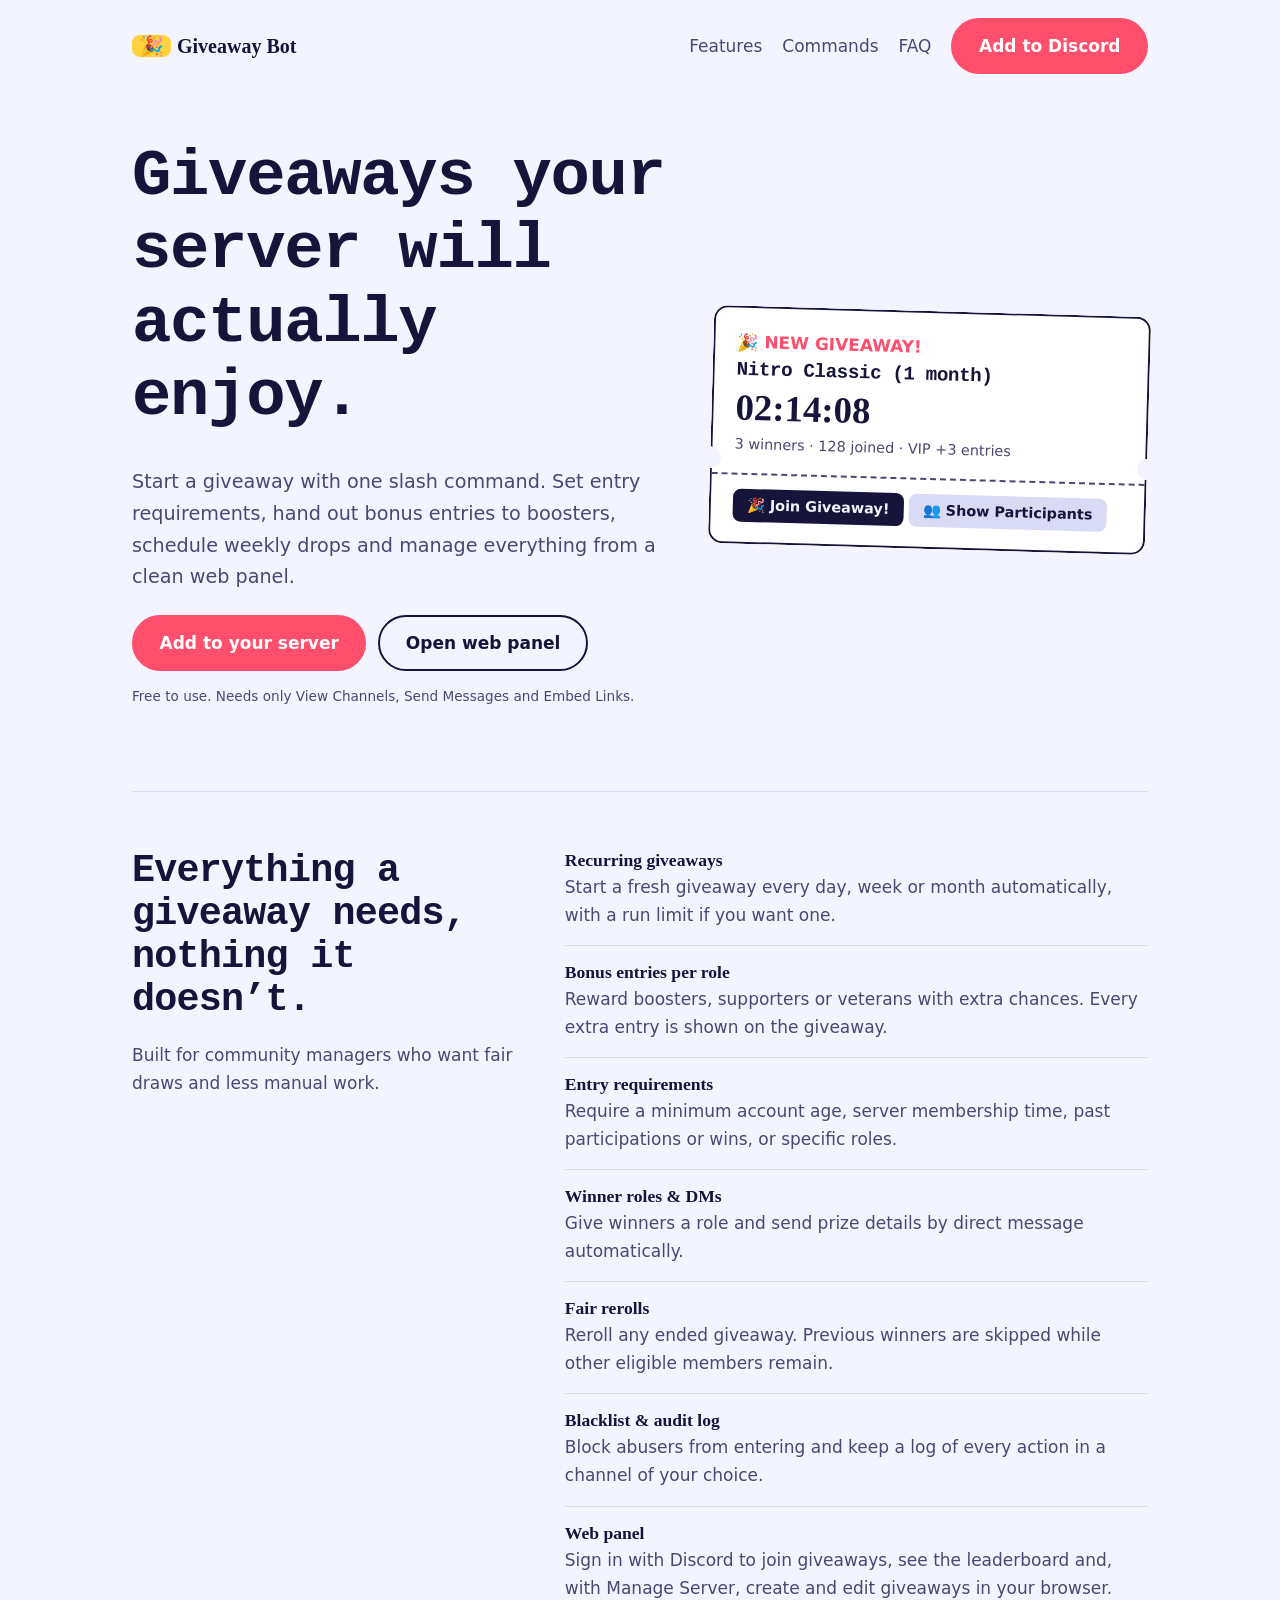
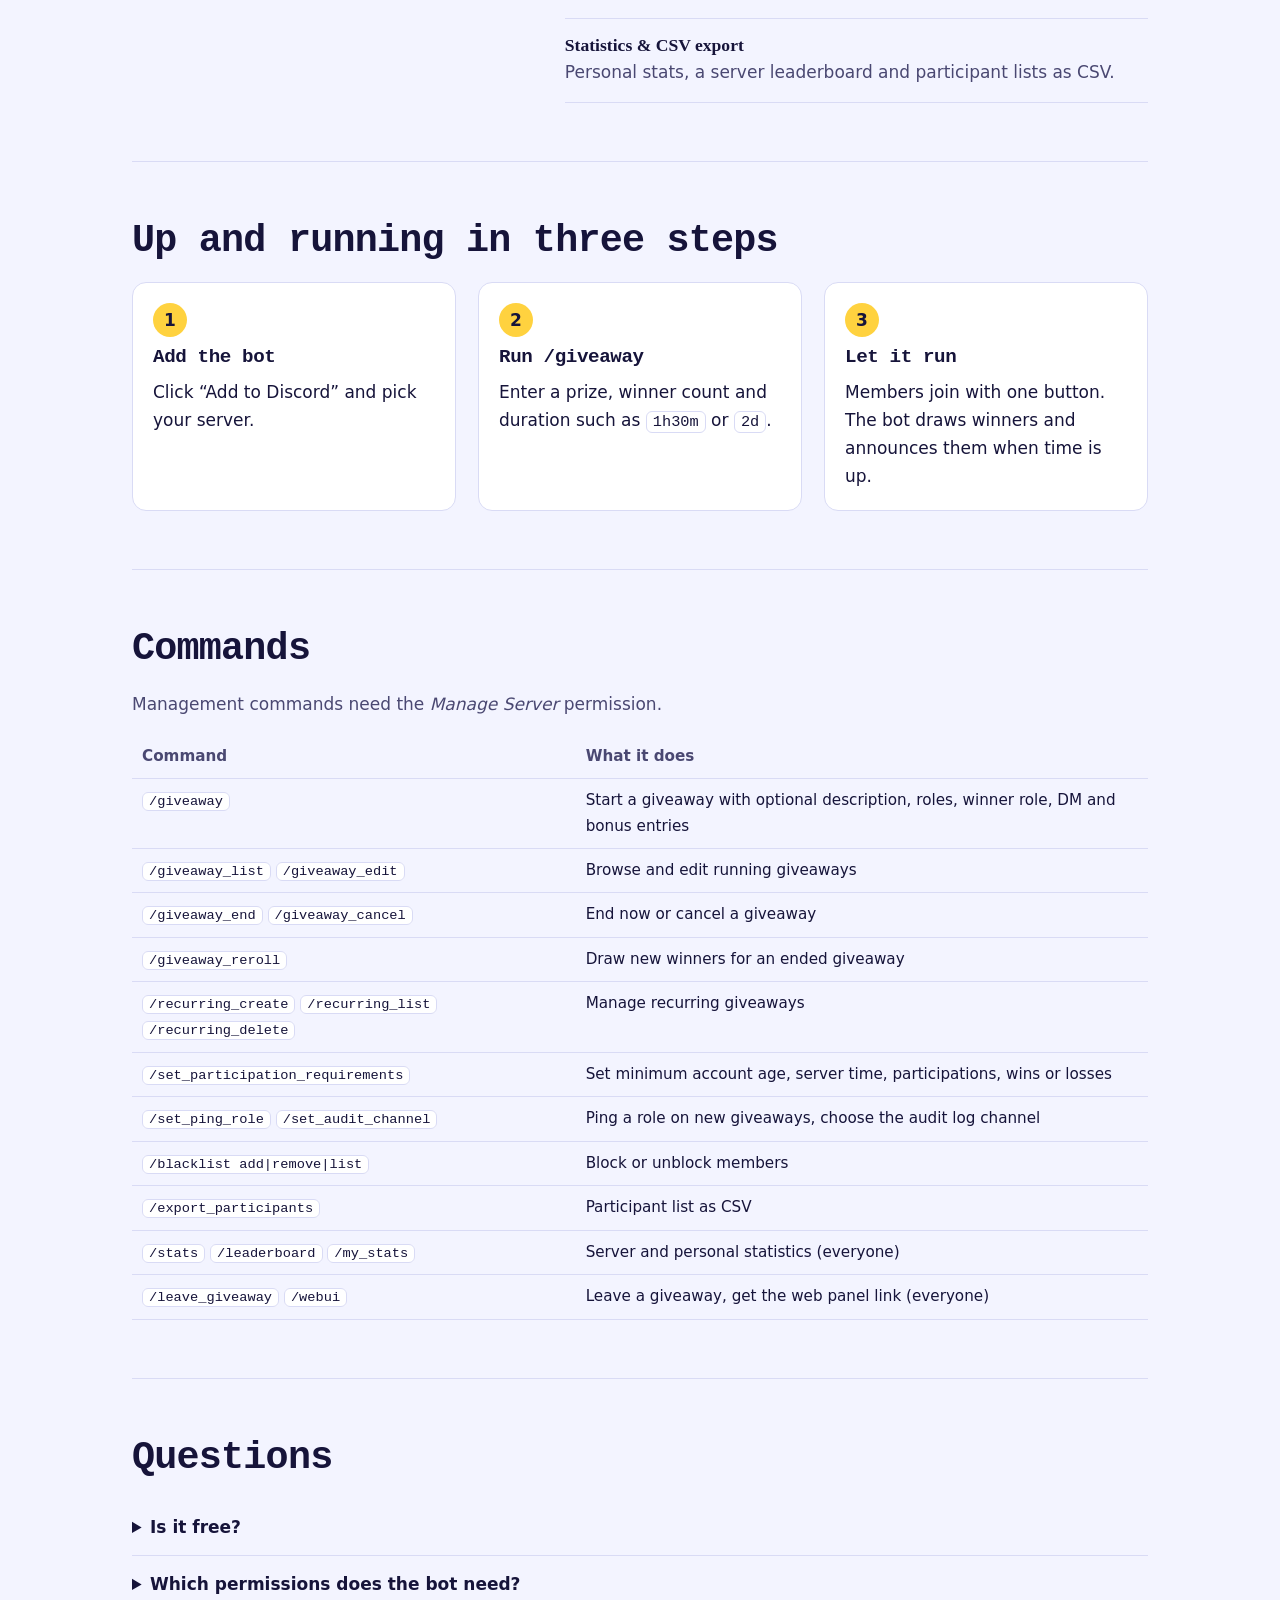
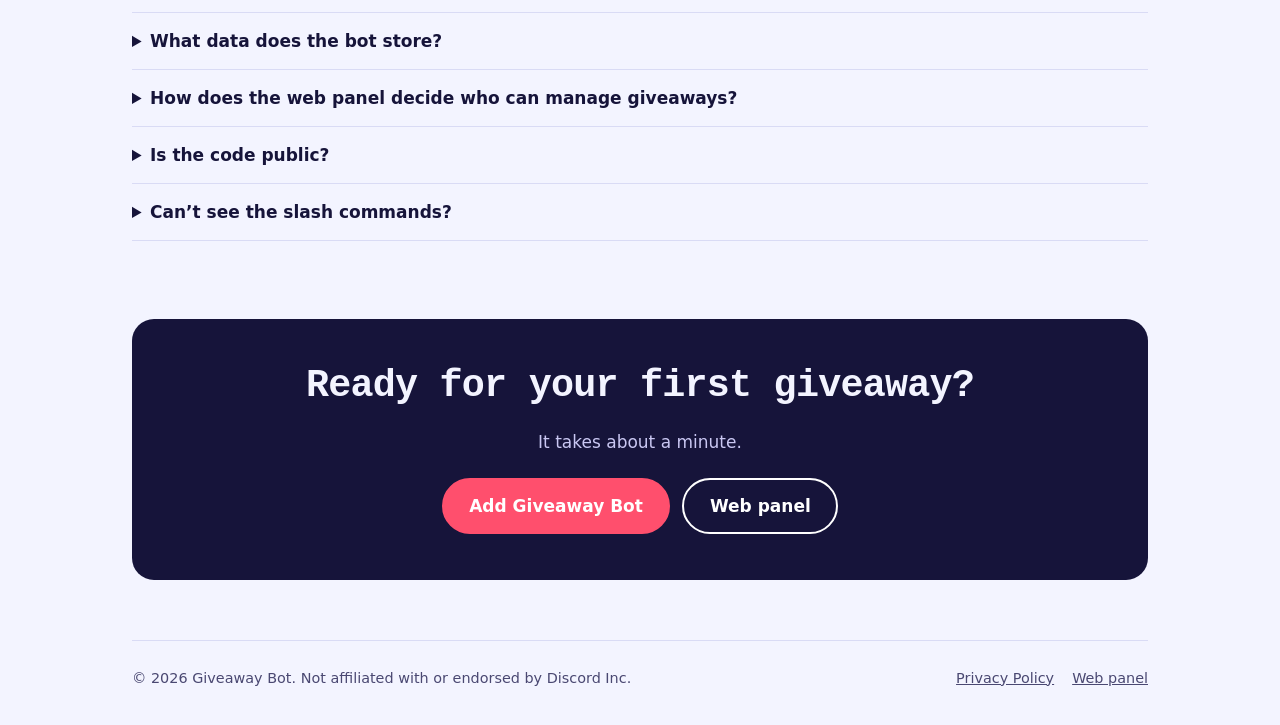
==== index.html @ 88aed4c1 "Rename index (2).html to index.html" ====
<!doctype html>
<html lang="en"><head>
<meta charset="utf-8"><meta name="viewport" content="width=device-width,initial-scale=1">
<title>Giveaway Bot for Discord – Recurring Giveaways, Bonus Entries &amp; Web Panel</title>
<meta name="description" content="Run giveaways on Discord with one command. Recurring giveaways, bonus entries per role, entry requirements, winner roles, rerolls and a web panel. Free to add to your server.">
<meta name="keywords" content="discord giveaway bot, discord bot, giveaway bot, recurring giveaways, discord raffle bot, discord giveaway web panel">
<meta name="author" content="Giveaway Bot"><meta name="robots" content="index,follow,max-image-preview:large">
<meta name="theme-color" content="#16143a"><link rel="canonical" href="https://eg-dc.github.io/">
<link rel="icon" href="data:image/svg+xml,%3Csvg xmlns='http://www.w3.org/2000/svg' viewBox='0 0 100 100'%3E%3Ctext y='.9em' font-size='90'%3E🎉%3C/text%3E%3C/svg%3E">
<meta property="og:type" content="website"><meta property="og:site_name" content="Giveaway Bot"><meta property="og:url" content="https://eg-dc.github.io/">
<meta property="og:title" content="Giveaway Bot for Discord"><meta property="og:description" content="Recurring giveaways, bonus entries, entry requirements and a web panel. Add it to your server in one click.">
<meta name="twitter:card" content="summary"><meta name="twitter:title" content="Giveaway Bot for Discord"><meta name="twitter:description" content="Recurring giveaways, bonus entries, entry requirements and a web panel.">
<script type="application/ld+json">{"@context":"https://schema.org","@type":"SoftwareApplication","name":"Giveaway Bot","applicationCategory":"CommunicationApplication","operatingSystem":"Discord","description":"A Discord bot for running giveaways with recurring schedules, bonus entries, entry requirements and a web panel.","url":"https://eg-dc.github.io/","offers":{"@type":"Offer","price":"0","priceCurrency":"USD"}}</script>
<script type="application/ld+json">{"@context":"https://schema.org","@type":"FAQPage","mainEntity":[{"@type":"Question","name":"Is Giveaway Bot free?","acceptedAnswer":{"@type":"Answer","text":"Yes. Adding the bot and using all features is free."}},{"@type":"Question","name":"Which permissions does the bot need?","acceptedAnswer":{"@type":"Answer","text":"View Channels, Send Messages and Embed Links. Manage Roles is only needed if you want to give winners a role."}},{"@type":"Question","name":"Is the source code public?","acceptedAnswer":{"@type":"Answer","text":"No. The bot is closed source."}}]}</script>
<link rel="stylesheet" href="style.css">
</head><body>
<div class="w">
<header class="top"><a class="logo" href="/"><i>🎉</i>Giveaway Bot</a><a class="l" href="#features">Features</a><a class="l" href="#commands">Commands</a><a class="l" href="#faq">FAQ</a><a class="btn" href="https://discord.com/oauth2/authorize?client_id=1442168529854926980&permissions=19456&integration_type=0&scope=bot+applications.commands" rel="noopener">Add to Discord</a></header>

<main>
<div class="hero">
 <div>
  <h1>Giveaways your server will actually enjoy.</h1>
  <p class="lead">Start a giveaway with one slash command. Set entry requirements, hand out bonus entries to boosters, schedule weekly drops and manage everything from a clean web panel.</p>
  <div class="acts"><a class="btn" href="https://discord.com/oauth2/authorize?client_id=1442168529854926980&permissions=19456&integration_type=0&scope=bot+applications.commands" rel="noopener">Add to your server</a><a class="btn ghost" href="https://egdc.shares.zrok.io" rel="noopener">Open web panel</a></div>
  <p class="note">Free to use. Needs only View Channels, Send Messages and Embed Links.</p>
 </div>
 <aside class="ticket" aria-label="Example giveaway">
  <span class="tag">🎉 NEW GIVEAWAY!</span><h3 style="margin:4px 0">Nitro Classic (1 month)</h3>
  <span class="cd" id="cd" aria-live="off">02:14:09</span><span class="m">3 winners · 128 joined · VIP +3 entries</span>
  <div class="stub"></div><span class="b">🎉 Join Giveaway!</span> <span class="b" style="background:var(--line);color:var(--ink)">👥 Show Participants</span>
 </aside>
</div>

<section id="features"><div class="split">
 <div><h2>Everything a giveaway needs, nothing it doesn’t.</h2><p style="color:var(--ink2)">Built for community managers who want fair draws and less manual work.</p></div>
 <dl class="feat">
  <div><dt>Recurring giveaways</dt><dd>Start a fresh giveaway every day, week or month automatically, with a run limit if you want one.</dd></div>
  <div><dt>Bonus entries per role</dt><dd>Reward boosters, supporters or veterans with extra chances. Every extra entry is shown on the giveaway.</dd></div>
  <div><dt>Entry requirements</dt><dd>Require a minimum account age, server membership time, past participations or wins, or specific roles.</dd></div>
  <div><dt>Winner roles &amp; DMs</dt><dd>Give winners a role and send prize details by direct message automatically.</dd></div>
  <div><dt>Fair rerolls</dt><dd>Reroll any ended giveaway. Previous winners are skipped while other eligible members remain.</dd></div>
  <div><dt>Blacklist &amp; audit log</dt><dd>Block abusers from entering and keep a log of every action in a channel of your choice.</dd></div>
  <div><dt>Web panel</dt><dd>Sign in with Discord to join giveaways, see the leaderboard and, with Manage Server, create and edit giveaways in your browser.</dd></div>
  <div><dt>Statistics &amp; CSV export</dt><dd>Personal stats, a server leaderboard and participant lists as CSV.</dd></div>
 </dl>
</div></section>

<section><h2>Up and running in three steps</h2>
<ol class="steps"><li><h3>Add the bot</h3>Click “Add to Discord” and pick your server.</li><li><h3>Run /giveaway</h3>Enter a prize, winner count and duration such as <code>1h30m</code> or <code>2d</code>.</li><li><h3>Let it run</h3>Members join with one button. The bot draws winners and announces them when time is up.</li></ol></section>

<section id="commands"><h2>Commands</h2>
<p style="color:var(--ink2)">Management commands need the <em>Manage Server</em> permission.</p>
<div class="scroll"><table><tr><th>Command</th><th>What it does</th></tr>
<tr><td><code>/giveaway</code></td><td>Start a giveaway with optional description, roles, winner role, DM and bonus entries</td></tr>
<tr><td><code>/giveaway_list</code> <code>/giveaway_edit</code></td><td>Browse and edit running giveaways</td></tr>
<tr><td><code>/giveaway_end</code> <code>/giveaway_cancel</code></td><td>End now or cancel a giveaway</td></tr>
<tr><td><code>/giveaway_reroll</code></td><td>Draw new winners for an ended giveaway</td></tr>
<tr><td><code>/recurring_create</code> <code>/recurring_list</code> <code>/recurring_delete</code></td><td>Manage recurring giveaways</td></tr>
<tr><td><code>/set_participation_requirements</code></td><td>Set minimum account age, server time, participations, wins or losses</td></tr>
<tr><td><code>/set_ping_role</code> <code>/set_audit_channel</code></td><td>Ping a role on new giveaways, choose the audit log channel</td></tr>
<tr><td><code>/blacklist add|remove|list</code></td><td>Block or unblock members</td></tr>
<tr><td><code>/export_participants</code></td><td>Participant list as CSV</td></tr>
<tr><td><code>/stats</code> <code>/leaderboard</code> <code>/my_stats</code></td><td>Server and personal statistics (everyone)</td></tr>
<tr><td><code>/leave_giveaway</code> <code>/webui</code></td><td>Leave a giveaway, get the web panel link (everyone)</td></tr></table></div></section>

<section id="faq"><h2>Questions</h2>
<details><summary>Is it free?</summary><p>Yes. Adding the bot and all features are free.</p></details>
<details><summary>Which permissions does the bot need?</summary><p>View Channels, Send Messages and Embed Links. Manage Roles is only needed for winner-role rewards; use the <a href="https://discord.com/oauth2/authorize?client_id=1442168529854926980&permissions=268454912&integration_type=0&scope=bot+applications.commands" rel="noopener">invite with Manage Roles</a> if you want that, and place the bot’s role above the reward role.</p></details>
<details><summary>What data does the bot store?</summary><p>Only what giveaways need: Discord IDs, participation counts and your server settings. No message content. Details are in the <a href="privacy.html">Privacy Policy</a>.</p></details>
<details><summary>How does the web panel decide who can manage giveaways?</summary><p>You sign in with Discord (identity only). Your rights are read live from the server: members can view and join, people with Manage Server or Administrator can manage.</p></details>
<details><summary>Is the code public?</summary><p>No. The bot is closed source.</p></details>
<details><summary>Can’t see the slash commands?</summary><p>Make sure the bot was added with the <code>applications.commands</code> scope (the invite link here includes it) and that your server’s Integrations settings allow the commands in that channel.</p></details></section>

<div class="cta"><h2>Ready for your first giveaway?</h2><p>It takes about a minute.</p><div class="acts" style="justify-content:center"><a class="btn" href="https://discord.com/oauth2/authorize?client_id=1442168529854926980&permissions=19456&integration_type=0&scope=bot+applications.commands" rel="noopener">Add Giveaway Bot</a><a class="btn ghost" href="https://egdc.shares.zrok.io" rel="noopener">Web panel</a></div></div>
</main>
<footer><span>© 2026 Giveaway Bot. Not affiliated with or endorsed by Discord Inc.</span><a href="privacy.html">Privacy Policy</a><a href="https://egdc.shares.zrok.io" rel="noopener">Web panel</a></footer>
</div>
<script>
(function(){var e=document.getElementById('cd'),t=Date.now()+8049e3;function p(n){return String(n).padStart(2,'0')}
function u(){var s=Math.max(0,Math.floor((t-Date.now())/1000));e.textContent=p(Math.floor(s/3600))+':'+p(Math.floor(s%3600/60))+':'+p(s%60)}u();setInterval(u,1000)})();
</script>
</body></html>
---- style.css ----
:root{--ink:#16143a;--ink2:#4a4872;--bg:#f3f4ff;--pap:#fff;--pink:#ff4f6d;--sun:#ffd23f;--line:#d9dbf5;--r:14px;color-scheme:light}
@media(prefers-color-scheme:dark){:root{--ink:#f1f0ff;--ink2:#aaa8d6;--bg:#12112b;--pap:#1b1a3c;--line:#34326a;--sun:#ffd23f;color-scheme:dark}}
*{box-sizing:border-box}html{scroll-behavior:smooth}
body{margin:0;background:var(--bg);color:var(--ink);font:17px/1.65 system-ui,-apple-system,"Segoe UI",sans-serif}
h1,h2,h3{font-family:Rockwell,"Roboto Slab","Courier New",Georgia,serif;line-height:1.12;margin:0 0 .5em;letter-spacing:-.02em}
h1{font-size:clamp(2.3rem,6vw,4.1rem)}h2{font-size:clamp(1.7rem,3.5vw,2.4rem)}h3{font-size:1.2rem}
a{color:var(--pink)}p{margin:0 0 1em}
.w{max-width:1060px;margin:0 auto;padding:0 22px}
:focus-visible{outline:3px solid var(--sun);outline-offset:3px}
header.top{display:flex;align-items:center;gap:20px;padding:18px 0}
.logo{font:700 1.25rem Rockwell,"Roboto Slab",Georgia,serif;color:var(--ink);text-decoration:none;margin-right:auto}
.logo i{font-style:normal;background:var(--sun);color:#16143a;border-radius:8px;padding:0 7px;margin-right:6px}
header.top a.l{color:var(--ink2);text-decoration:none}header.top a.l:hover{color:var(--ink)}
.btn{display:inline-block;background:var(--pink);color:#fff;font-weight:700;text-decoration:none;border-radius:99px;padding:.7em 1.5em;border:2px solid var(--pink)}
.btn:hover{filter:brightness(1.08)}
.btn.ghost{background:none;color:var(--ink);border-color:var(--ink)}
.hero{display:grid;grid-template-columns:1.1fr .9fr;gap:44px;align-items:center;padding:48px 0 70px}
.hero p.lead{font-size:1.2rem;color:var(--ink2);max-width:34em}
.acts{display:flex;gap:12px;flex-wrap:wrap;margin-top:22px}
.note{font-size:.85rem;color:var(--ink2);margin-top:14px}
.ticket{background:var(--pap);border:2px solid var(--ink);border-radius:var(--r);padding:20px 22px;box-shadow:8px 8px 0 var(--sun);transform:rotate(1.6deg);
 -webkit-mask:radial-gradient(circle 11px at 0 64%,#0000 97%,#000) left/51% 100% no-repeat,radial-gradient(circle 11px at 100% 64%,#0000 97%,#000) right/51% 100% no-repeat;mask:radial-gradient(circle 11px at 0 64%,#0000 97%,#000) left/51% 100% no-repeat,radial-gradient(circle 11px at 100% 64%,#0000 97%,#000) right/51% 100% no-repeat}
.ticket .tag{font-weight:700;color:var(--pink)}
.ticket .cd{font:700 2.3rem Rockwell,Georgia,serif;font-variant-numeric:tabular-nums;display:block}
.ticket .stub{border-top:2px dashed var(--ink2);margin:16px -22px 14px}
.ticket .b{display:inline-block;background:var(--ink);color:var(--bg);border-radius:8px;padding:5px 14px;font-weight:600;font-size:.9rem}
.ticket .m{color:var(--ink2);font-size:.9rem}
section{padding:58px 0;border-top:1px solid var(--line)}
.split{display:grid;grid-template-columns:.8fr 1.2fr;gap:44px}
dl.feat{margin:0}dl.feat div{padding:16px 0;border-bottom:1px solid var(--line)}dl.feat div:first-child{padding-top:0}
dl.feat dt{font:700 1.1rem Rockwell,Georgia,serif}dl.feat dd{margin:2px 0 0;color:var(--ink2)}
.steps{counter-reset:s;list-style:none;padding:0;margin:0;display:grid;grid-template-columns:repeat(3,1fr);gap:22px}
.steps li{counter-increment:s;background:var(--pap);border:1px solid var(--line);border-radius:var(--r);padding:20px}
.steps li:before{content:counter(s);display:grid;place-items:center;width:34px;height:34px;border-radius:50%;background:var(--sun);color:#16143a;font-weight:800;margin-bottom:10px}
table{width:100%;border-collapse:collapse;font-size:.95rem}td,th{text-align:left;padding:9px 10px;border-bottom:1px solid var(--line);vertical-align:top}th{color:var(--ink2);font-weight:600}
code{background:var(--pap);border:1px solid var(--line);border-radius:6px;padding:1px 6px;font-size:.9em}
.scroll{overflow-x:auto}
details{border-bottom:1px solid var(--line);padding:14px 0}summary{cursor:pointer;font-weight:700}details p{margin:.6em 0 0;color:var(--ink2)}
.cta{background:var(--ink);color:var(--bg);border-radius:22px;padding:46px 30px;text-align:center;margin:20px 0 60px}
.cta h2{color:var(--bg)}.cta p{color:#c9c7f2}.cta .btn.ghost{color:#fff;border-color:#fff}
footer{border-top:1px solid var(--line);padding:26px 0 40px;color:var(--ink2);font-size:.9rem;display:flex;gap:18px;flex-wrap:wrap}
footer a{color:var(--ink2)}footer span{margin-right:auto}
.doc{max-width:760px;padding-bottom:50px}.doc h2{font-size:1.45rem;margin-top:1.9em}.doc li{margin-bottom:.4em}
.doc .box{background:var(--pap);border:1px solid var(--line);border-left:5px solid var(--sun);border-radius:10px;padding:14px 18px;margin:18px 0}
@media(max-width:820px){.hero,.split{grid-template-columns:1fr}.steps{grid-template-columns:1fr}.ticket{transform:none}header.top a.l{display:none}}
@media(prefers-reduced-motion:no-preference){.ticket{animation:in .6s ease-out}@keyframes in{from{opacity:0;transform:rotate(1.6deg) translateY(14px)}}}
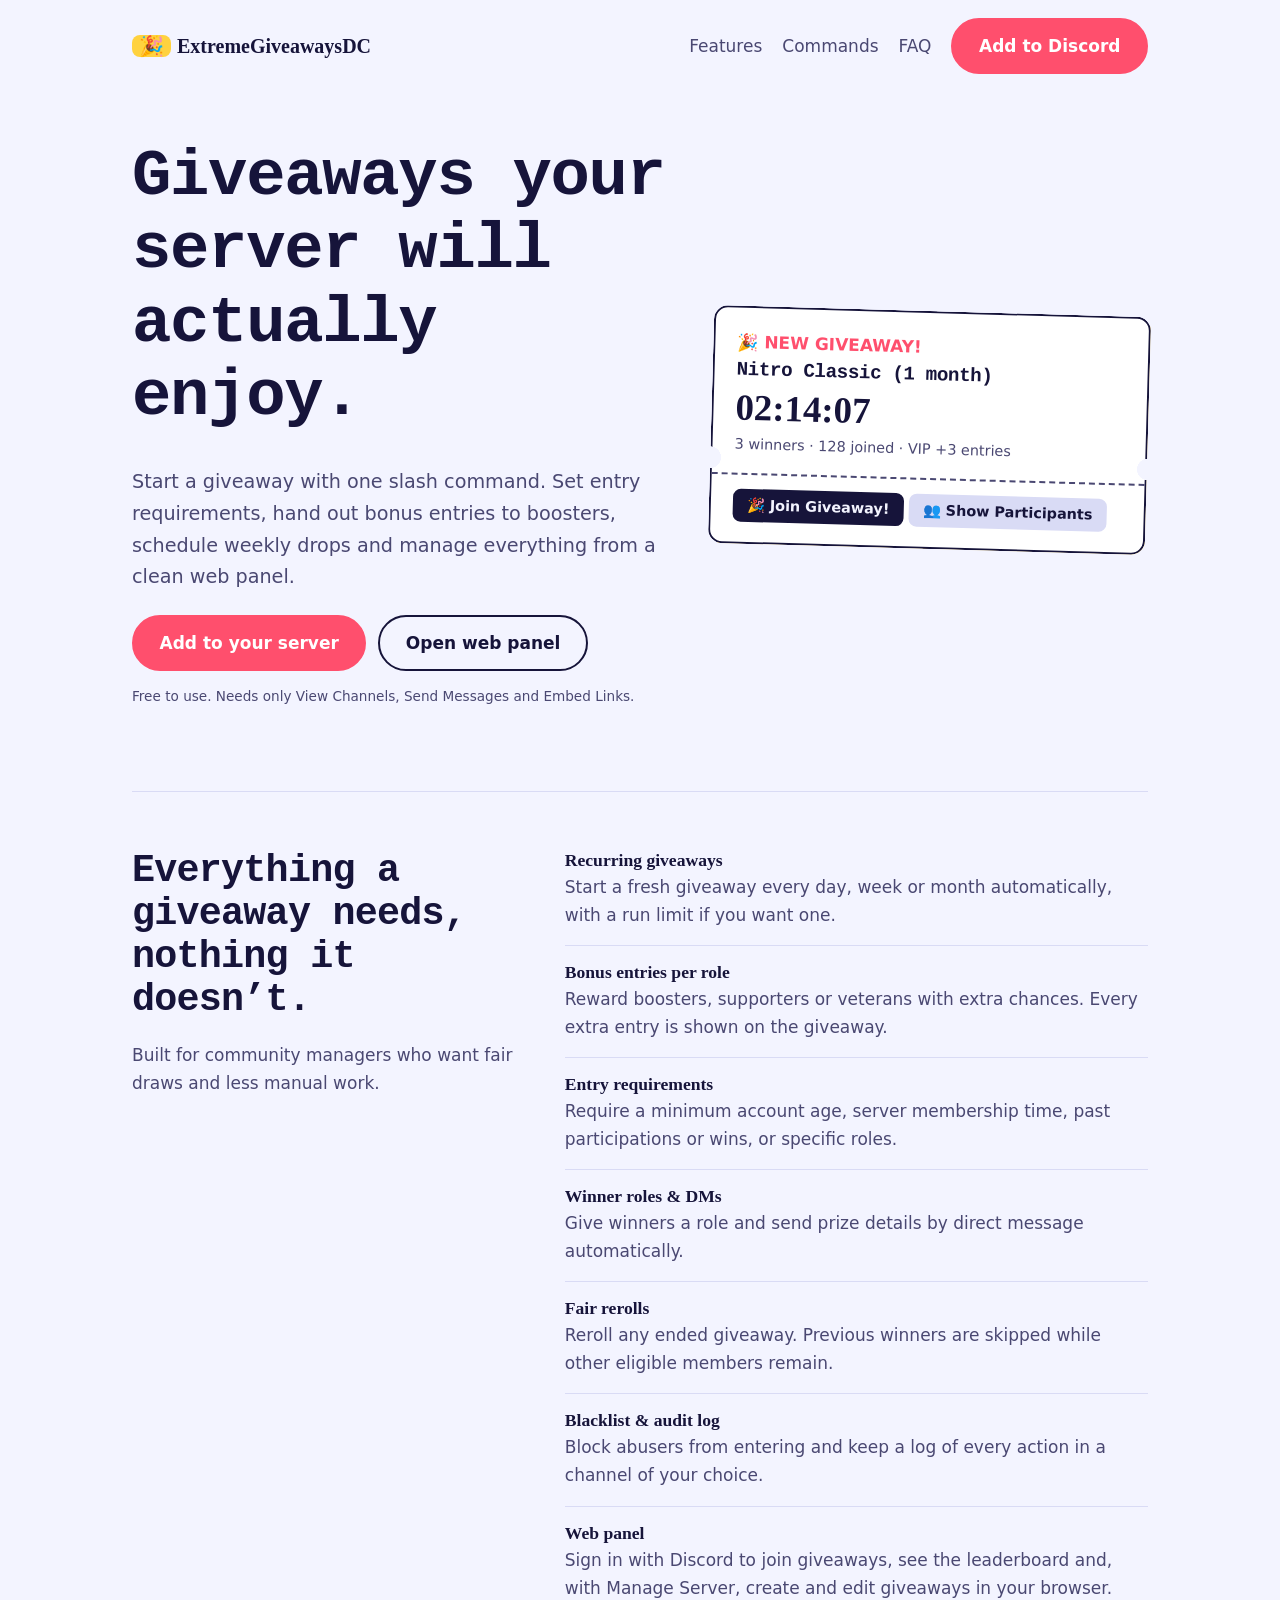
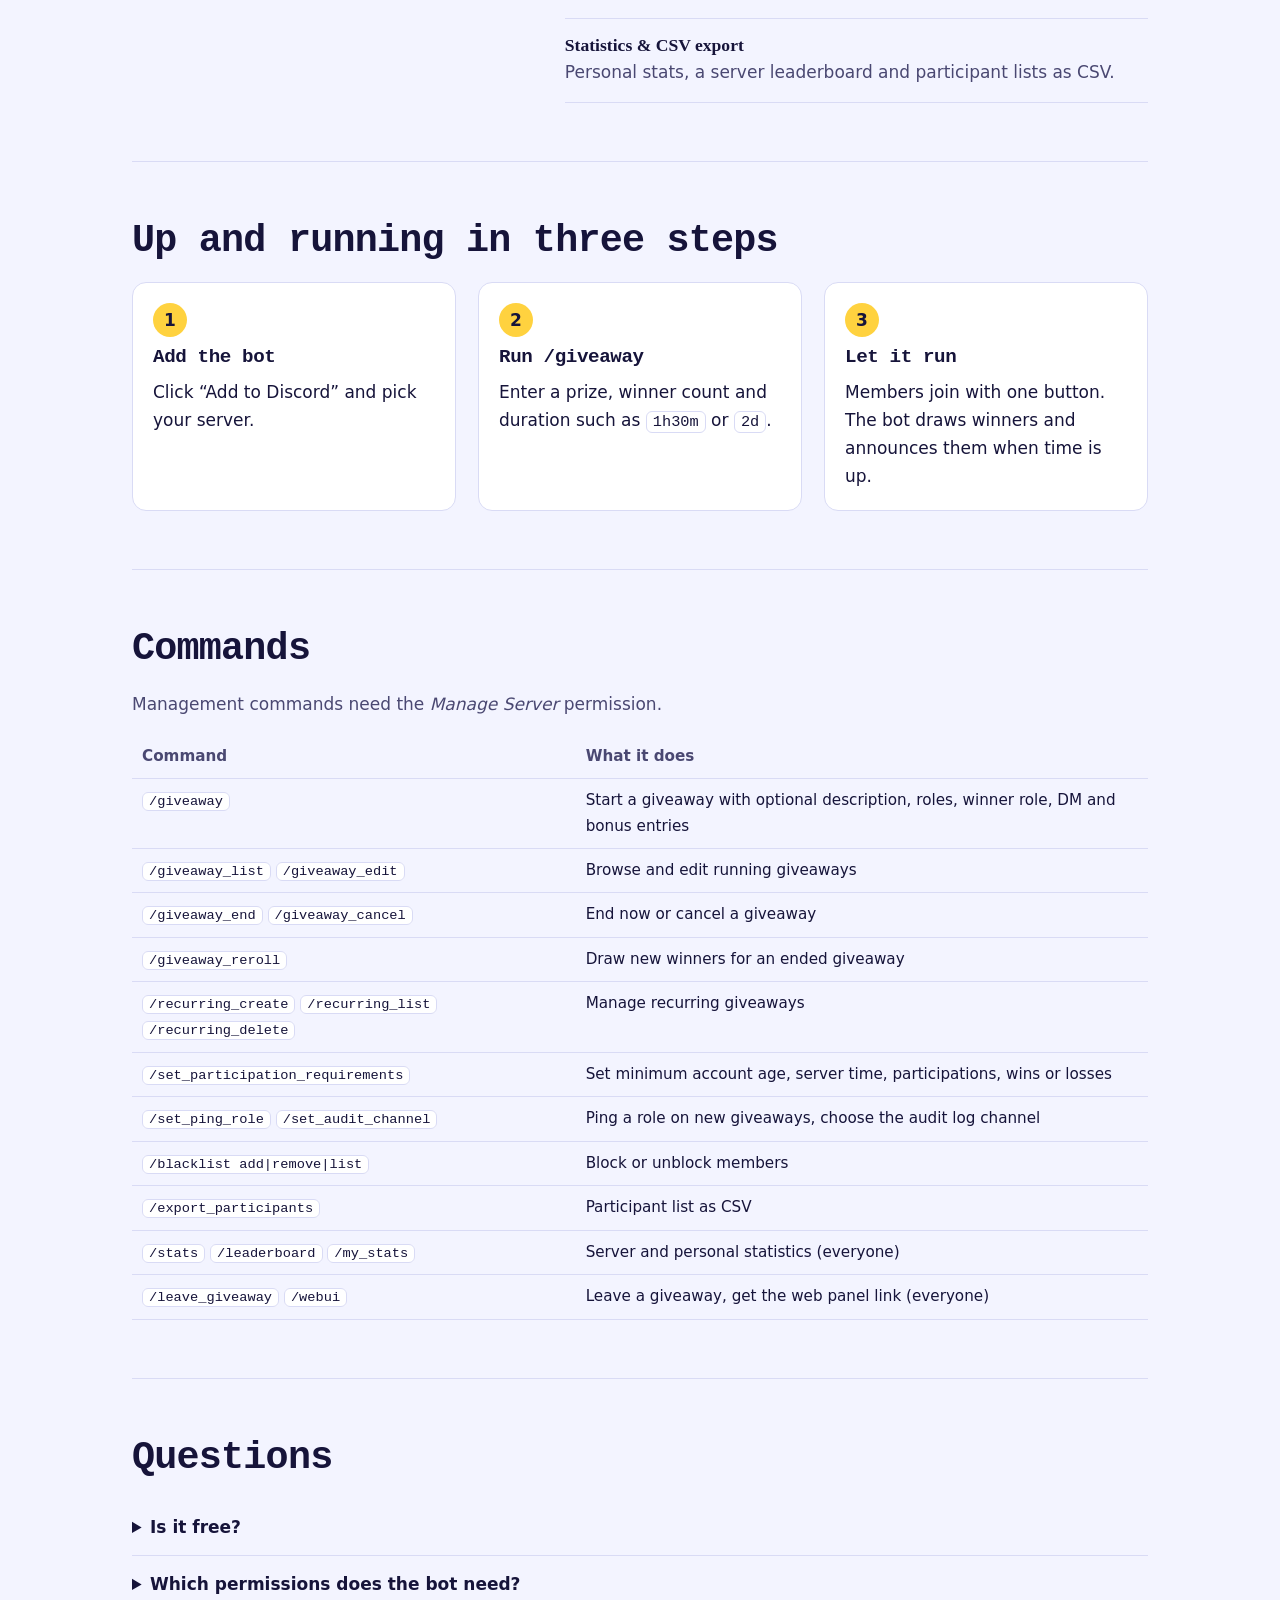
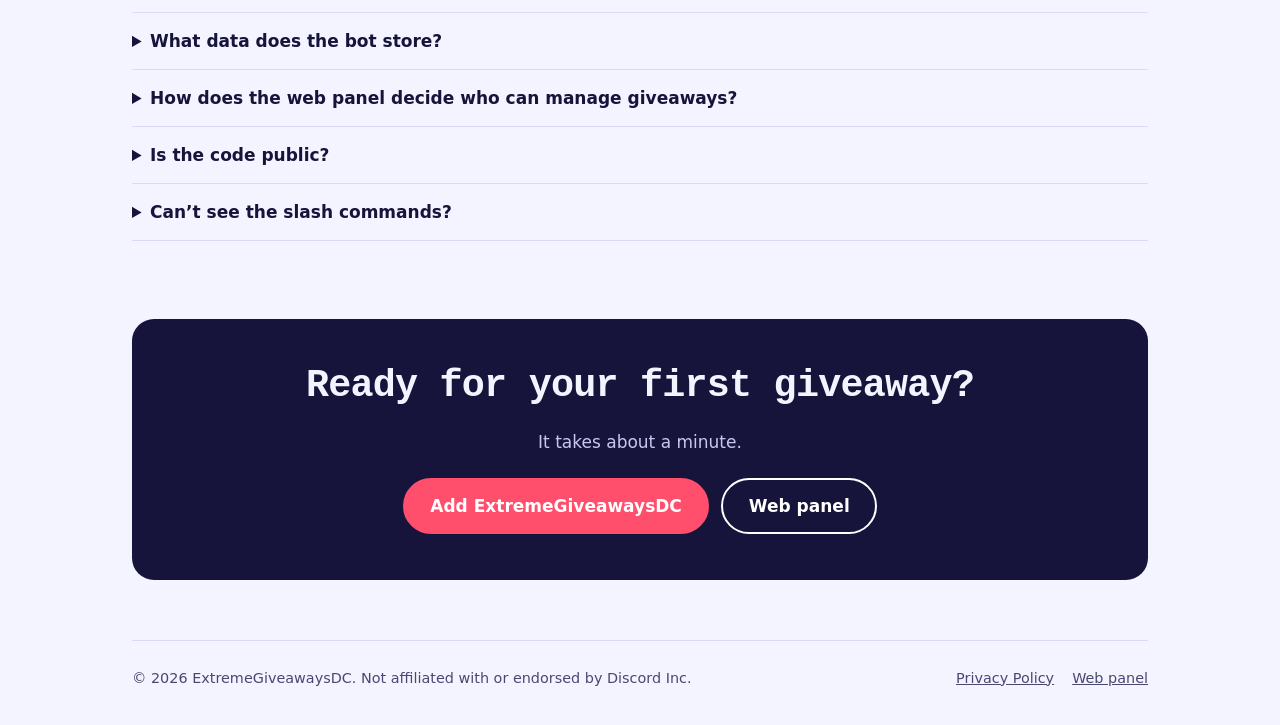
==== commit 8cbd356d: "Rename Giveaway Bot to ExtremeGiveawaysDC in index.html" ====
--- a/index.html
+++ b/index.html
@@ -1,21 +1,21 @@
 <!doctype html>
 <html lang="en"><head>
 <meta charset="utf-8"><meta name="viewport" content="width=device-width,initial-scale=1">
-<title>Giveaway Bot for Discord – Recurring Giveaways, Bonus Entries &amp; Web Panel</title>
+<title>ExtremeGiveawaysDC – Discord Giveaway Bot with Recurring Giveaways &amp; Web Panel</title>
 <meta name="description" content="Run giveaways on Discord with one command. Recurring giveaways, bonus entries per role, entry requirements, winner roles, rerolls and a web panel. Free to add to your server.">
-<meta name="keywords" content="discord giveaway bot, discord bot, giveaway bot, recurring giveaways, discord raffle bot, discord giveaway web panel">
-<meta name="author" content="Giveaway Bot"><meta name="robots" content="index,follow,max-image-preview:large">
+<meta name="keywords" content="ExtremeGiveawaysDC, extreme giveaways, discord giveaway bot, discord bot, giveaway bot, recurring giveaways, discord raffle bot, discord giveaway web panel">
+<meta name="author" content="ExtremeGiveawaysDC"><meta name="robots" content="index,follow,max-image-preview:large">
 <meta name="theme-color" content="#16143a"><link rel="canonical" href="https://eg-dc.github.io/">
 <link rel="icon" href="data:image/svg+xml,%3Csvg xmlns='http://www.w3.org/2000/svg' viewBox='0 0 100 100'%3E%3Ctext y='.9em' font-size='90'%3E🎉%3C/text%3E%3C/svg%3E">
-<meta property="og:type" content="website"><meta property="og:site_name" content="Giveaway Bot"><meta property="og:url" content="https://eg-dc.github.io/">
-<meta property="og:title" content="Giveaway Bot for Discord"><meta property="og:description" content="Recurring giveaways, bonus entries, entry requirements and a web panel. Add it to your server in one click.">
-<meta name="twitter:card" content="summary"><meta name="twitter:title" content="Giveaway Bot for Discord"><meta name="twitter:description" content="Recurring giveaways, bonus entries, entry requirements and a web panel.">
-<script type="application/ld+json">{"@context":"https://schema.org","@type":"SoftwareApplication","name":"Giveaway Bot","applicationCategory":"CommunicationApplication","operatingSystem":"Discord","description":"A Discord bot for running giveaways with recurring schedules, bonus entries, entry requirements and a web panel.","url":"https://eg-dc.github.io/","offers":{"@type":"Offer","price":"0","priceCurrency":"USD"}}</script>
-<script type="application/ld+json">{"@context":"https://schema.org","@type":"FAQPage","mainEntity":[{"@type":"Question","name":"Is Giveaway Bot free?","acceptedAnswer":{"@type":"Answer","text":"Yes. Adding the bot and using all features is free."}},{"@type":"Question","name":"Which permissions does the bot need?","acceptedAnswer":{"@type":"Answer","text":"View Channels, Send Messages and Embed Links. Manage Roles is only needed if you want to give winners a role."}},{"@type":"Question","name":"Is the source code public?","acceptedAnswer":{"@type":"Answer","text":"No. The bot is closed source."}}]}</script>
+<meta property="og:type" content="website"><meta property="og:site_name" content="ExtremeGiveawaysDC"><meta property="og:url" content="https://eg-dc.github.io/">
+<meta property="og:title" content="ExtremeGiveawaysDC – Discord Giveaway Bot"><meta property="og:description" content="Recurring giveaways, bonus entries, entry requirements and a web panel. Add it to your server in one click.">
+<meta name="twitter:card" content="summary"><meta name="twitter:title" content="ExtremeGiveawaysDC – Discord Giveaway Bot"><meta name="twitter:description" content="Recurring giveaways, bonus entries, entry requirements and a web panel.">
+<script type="application/ld+json">{"@context":"https://schema.org","@type":"SoftwareApplication","name":"ExtremeGiveawaysDC","applicationCategory":"CommunicationApplication","operatingSystem":"Discord","description":"A Discord bot for running giveaways with recurring schedules, bonus entries, entry requirements and a web panel.","url":"https://eg-dc.github.io/","offers":{"@type":"Offer","price":"0","priceCurrency":"USD"}}</script>
+<script type="application/ld+json">{"@context":"https://schema.org","@type":"FAQPage","mainEntity":[{"@type":"Question","name":"Is ExtremeGiveawaysDC free?","acceptedAnswer":{"@type":"Answer","text":"Yes. Adding the bot and using all features is free."}},{"@type":"Question","name":"Which permissions does the bot need?","acceptedAnswer":{"@type":"Answer","text":"View Channels, Send Messages and Embed Links. Manage Roles is only needed if you want to give winners a role."}},{"@type":"Question","name":"Is the source code public?","acceptedAnswer":{"@type":"Answer","text":"No. The bot is closed source."}}]}</script>
 <link rel="stylesheet" href="style.css">
 </head><body>
 <div class="w">
-<header class="top"><a class="logo" href="/"><i>🎉</i>Giveaway Bot</a><a class="l" href="#features">Features</a><a class="l" href="#commands">Commands</a><a class="l" href="#faq">FAQ</a><a class="btn" href="https://discord.com/oauth2/authorize?client_id=1442168529854926980&permissions=19456&integration_type=0&scope=bot+applications.commands" rel="noopener">Add to Discord</a></header>
+<header class="top"><a class="logo" href="/"><i>🎉</i>ExtremeGiveawaysDC</a><a class="l" href="#features">Features</a><a class="l" href="#commands">Commands</a><a class="l" href="#faq">FAQ</a><a class="btn" href="https://discord.com/oauth2/authorize?client_id=1442168529854926980&permissions=19456&integration_type=0&scope=bot+applications.commands" rel="noopener">Add to Discord</a></header>
 
 <main>
 <div class="hero">
@@ -72,9 +72,9 @@
 <details><summary>Is the code public?</summary><p>No. The bot is closed source.</p></details>
 <details><summary>Can’t see the slash commands?</summary><p>Make sure the bot was added with the <code>applications.commands</code> scope (the invite link here includes it) and that your server’s Integrations settings allow the commands in that channel.</p></details></section>
 
-<div class="cta"><h2>Ready for your first giveaway?</h2><p>It takes about a minute.</p><div class="acts" style="justify-content:center"><a class="btn" href="https://discord.com/oauth2/authorize?client_id=1442168529854926980&permissions=19456&integration_type=0&scope=bot+applications.commands" rel="noopener">Add Giveaway Bot</a><a class="btn ghost" href="https://egdc.shares.zrok.io" rel="noopener">Web panel</a></div></div>
+<div class="cta"><h2>Ready for your first giveaway?</h2><p>It takes about a minute.</p><div class="acts" style="justify-content:center"><a class="btn" href="https://discord.com/oauth2/authorize?client_id=1442168529854926980&permissions=19456&integration_type=0&scope=bot+applications.commands" rel="noopener">Add ExtremeGiveawaysDC</a><a class="btn ghost" href="https://egdc.shares.zrok.io" rel="noopener">Web panel</a></div></div>
 </main>
-<footer><span>© 2026 Giveaway Bot. Not affiliated with or endorsed by Discord Inc.</span><a href="privacy.html">Privacy Policy</a><a href="https://egdc.shares.zrok.io" rel="noopener">Web panel</a></footer>
+<footer><span>© 2026 ExtremeGiveawaysDC. Not affiliated with or endorsed by Discord Inc.</span><a href="privacy.html">Privacy Policy</a><a href="https://egdc.shares.zrok.io" rel="noopener">Web panel</a></footer>
 </div>
 <script>
 (function(){var e=document.getElementById('cd'),t=Date.now()+8049e3;function p(n){return String(n).padStart(2,'0')}
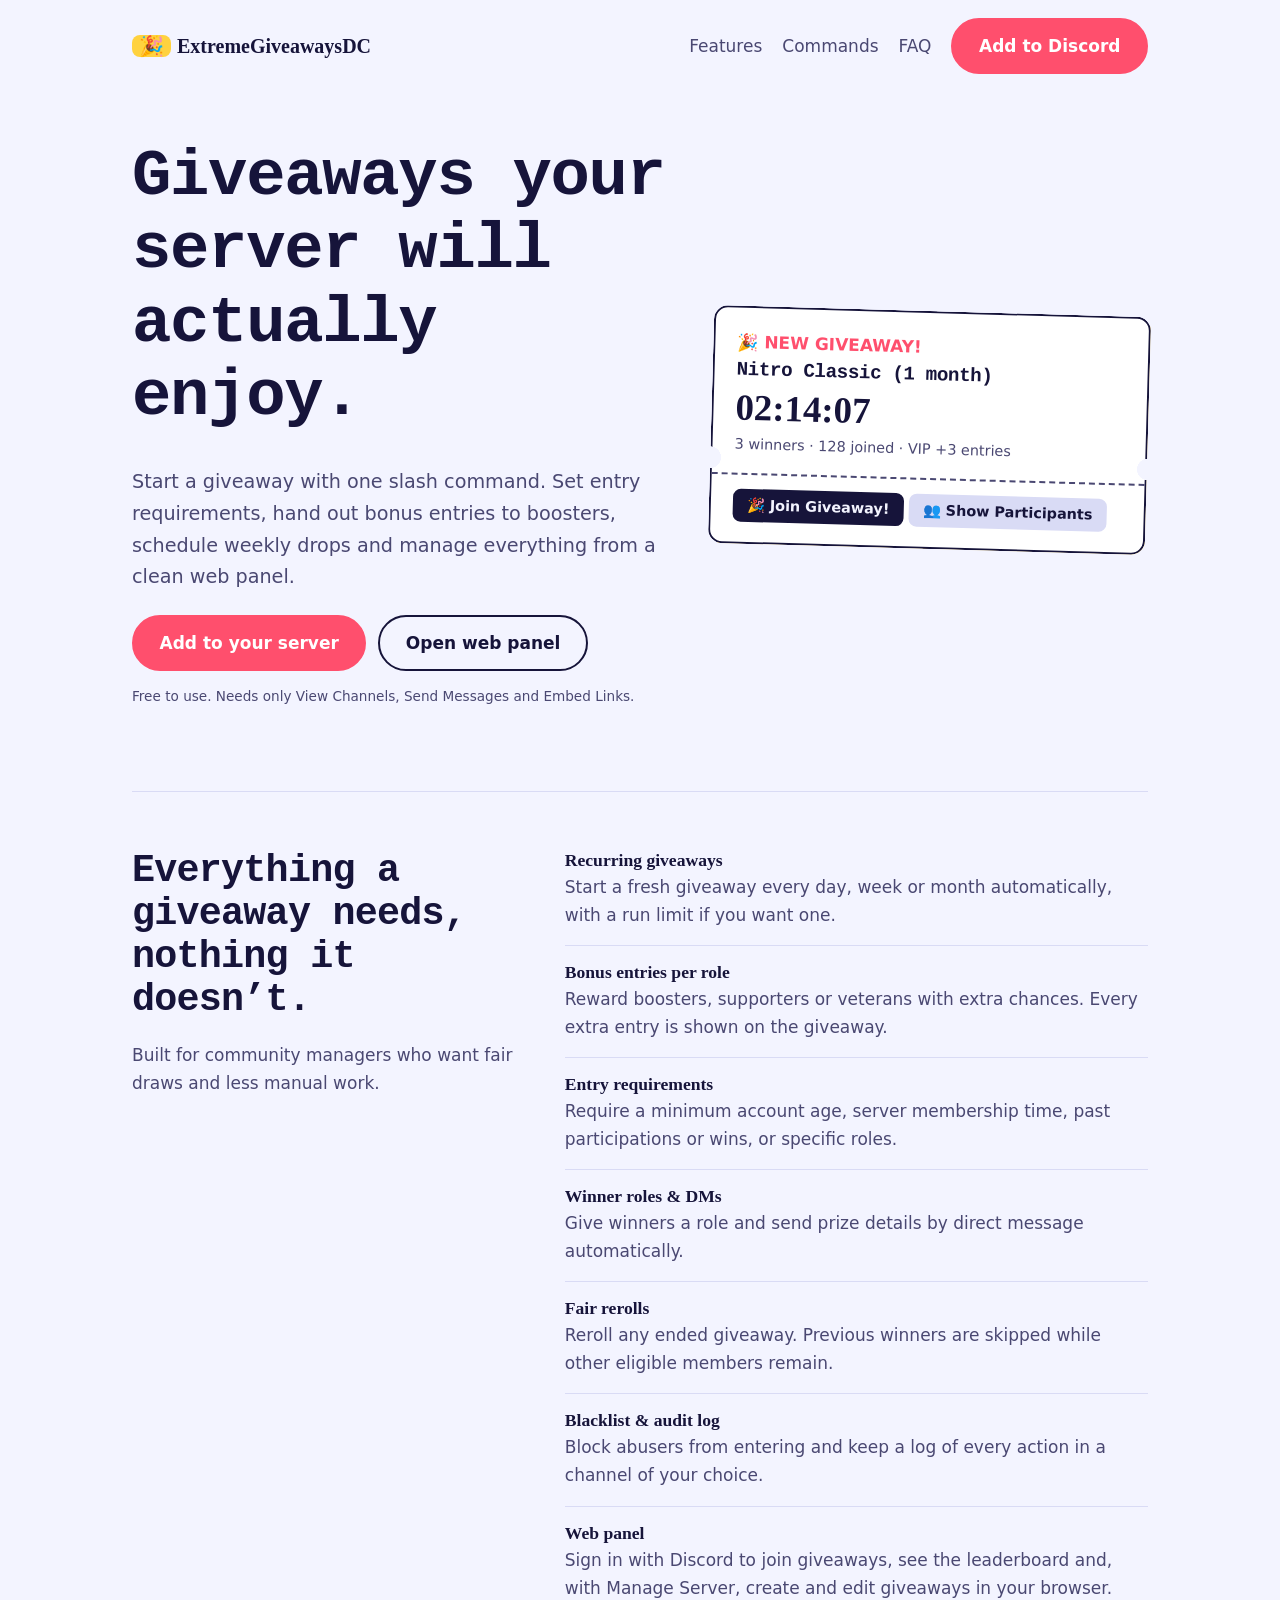
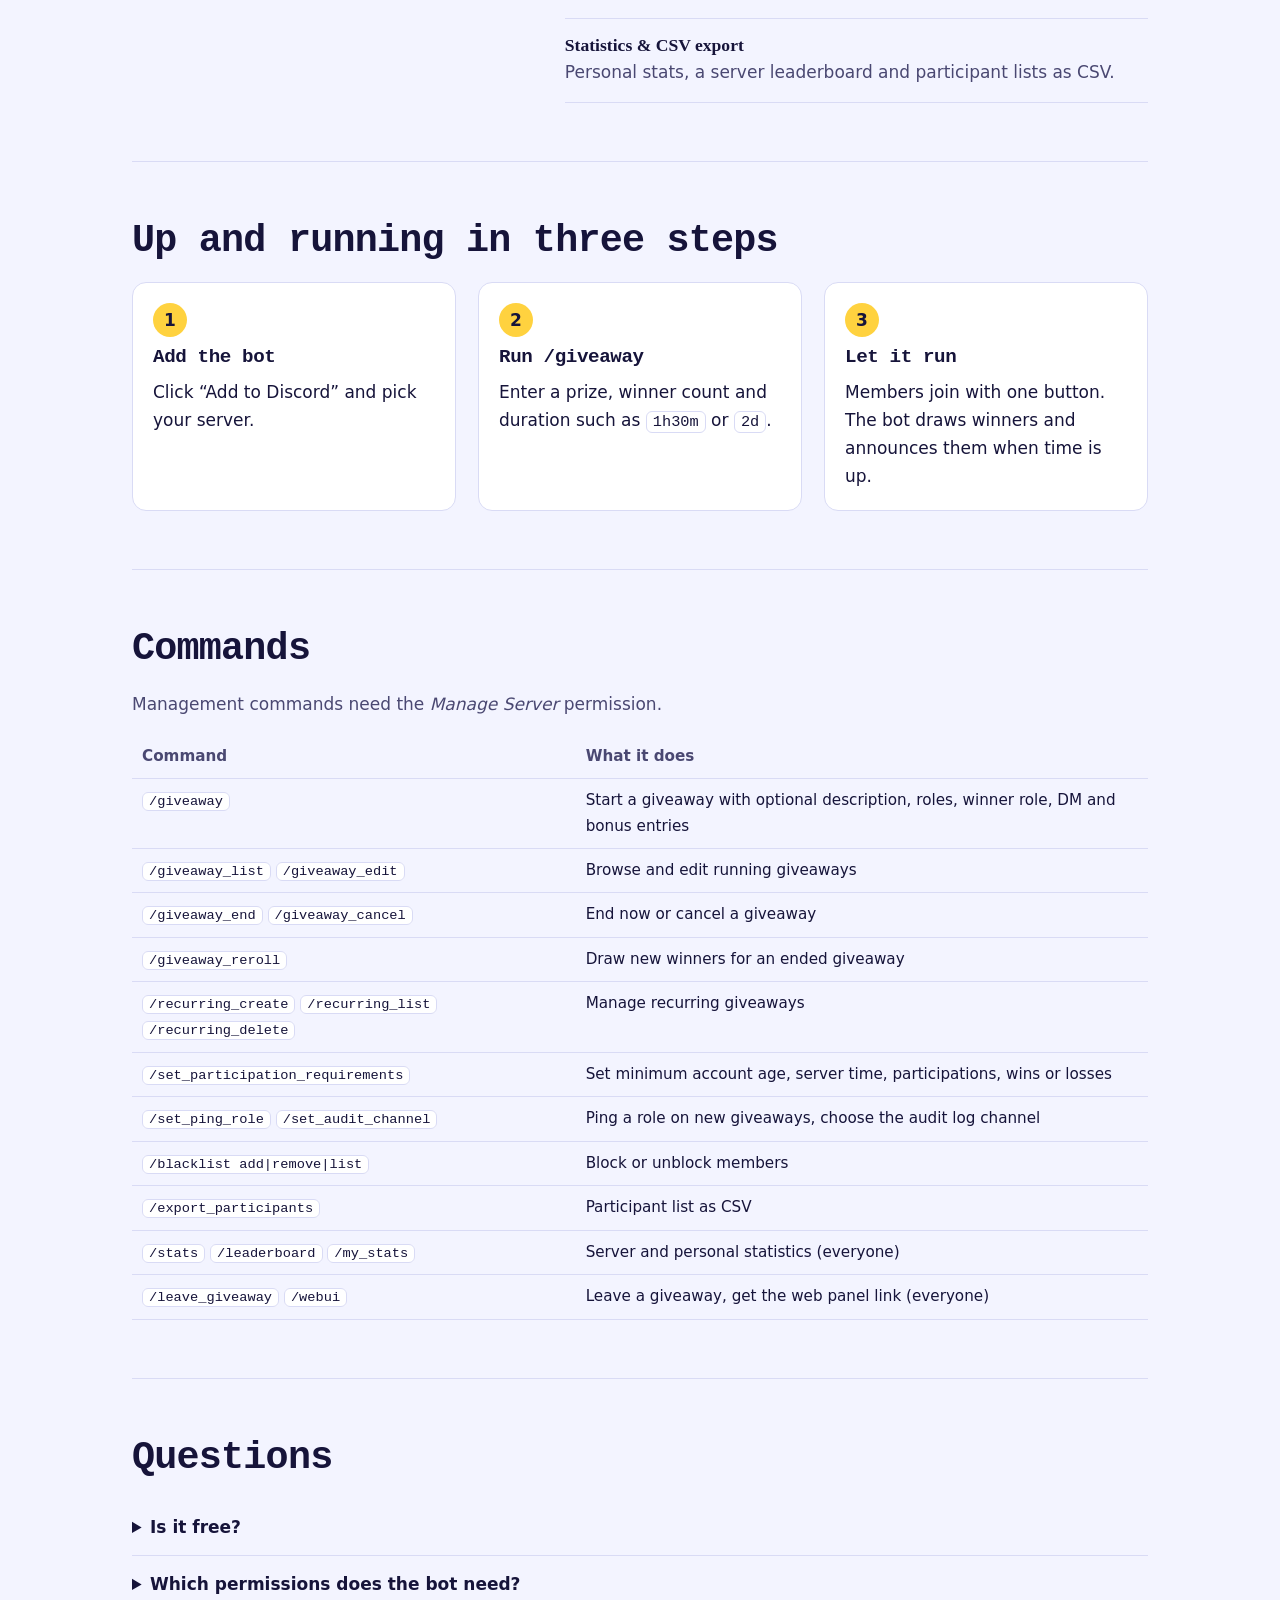
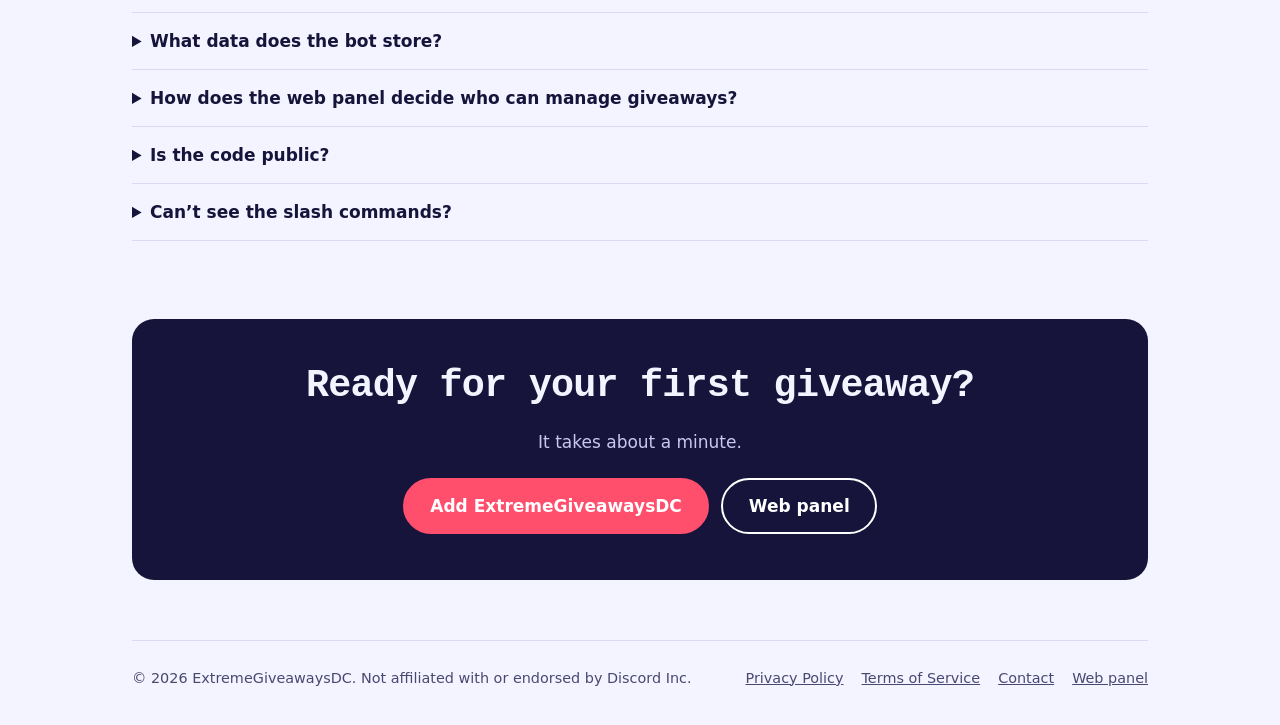
==== commit 669b8f47: "Add files via upload" ====
--- a/index.html
+++ b/index.html
@@ -67,14 +67,14 @@
 <section id="faq"><h2>Questions</h2>
 <details><summary>Is it free?</summary><p>Yes. Adding the bot and all features are free.</p></details>
 <details><summary>Which permissions does the bot need?</summary><p>View Channels, Send Messages and Embed Links. Manage Roles is only needed for winner-role rewards; use the <a href="https://discord.com/oauth2/authorize?client_id=1442168529854926980&permissions=268454912&integration_type=0&scope=bot+applications.commands" rel="noopener">invite with Manage Roles</a> if you want that, and place the bot’s role above the reward role.</p></details>
-<details><summary>What data does the bot store?</summary><p>Only what giveaways need: Discord IDs, participation counts and your server settings. No message content. Details are in the <a href="privacy.html">Privacy Policy</a>.</p></details>
+<details><summary>What data does the bot store?</summary><p>Only what giveaways need: Discord IDs, participation counts and your server settings. No message content. Details are in the <a href="privacy.html">Privacy Policy</a> and the <a href="terms.html">Terms of Service</a>.</p></details>
 <details><summary>How does the web panel decide who can manage giveaways?</summary><p>You sign in with Discord (identity only). Your rights are read live from the server: members can view and join, people with Manage Server or Administrator can manage.</p></details>
 <details><summary>Is the code public?</summary><p>No. The bot is closed source.</p></details>
 <details><summary>Can’t see the slash commands?</summary><p>Make sure the bot was added with the <code>applications.commands</code> scope (the invite link here includes it) and that your server’s Integrations settings allow the commands in that channel.</p></details></section>
 
 <div class="cta"><h2>Ready for your first giveaway?</h2><p>It takes about a minute.</p><div class="acts" style="justify-content:center"><a class="btn" href="https://discord.com/oauth2/authorize?client_id=1442168529854926980&permissions=19456&integration_type=0&scope=bot+applications.commands" rel="noopener">Add ExtremeGiveawaysDC</a><a class="btn ghost" href="https://egdc.shares.zrok.io" rel="noopener">Web panel</a></div></div>
 </main>
-<footer><span>© 2026 ExtremeGiveawaysDC. Not affiliated with or endorsed by Discord Inc.</span><a href="privacy.html">Privacy Policy</a><a href="https://egdc.shares.zrok.io" rel="noopener">Web panel</a></footer>
+<footer><span>© 2026 ExtremeGiveawaysDC. Not affiliated with or endorsed by Discord Inc.</span><a href="privacy.html">Privacy Policy</a><a href="terms.html">Terms of Service</a><a href="mailto:exbots@proton.me">Contact</a><a href="https://egdc.shares.zrok.io" rel="noopener">Web panel</a></footer>
 </div>
 <script>
 (function(){var e=document.getElementById('cd'),t=Date.now()+8049e3;function p(n){return String(n).padStart(2,'0')}
